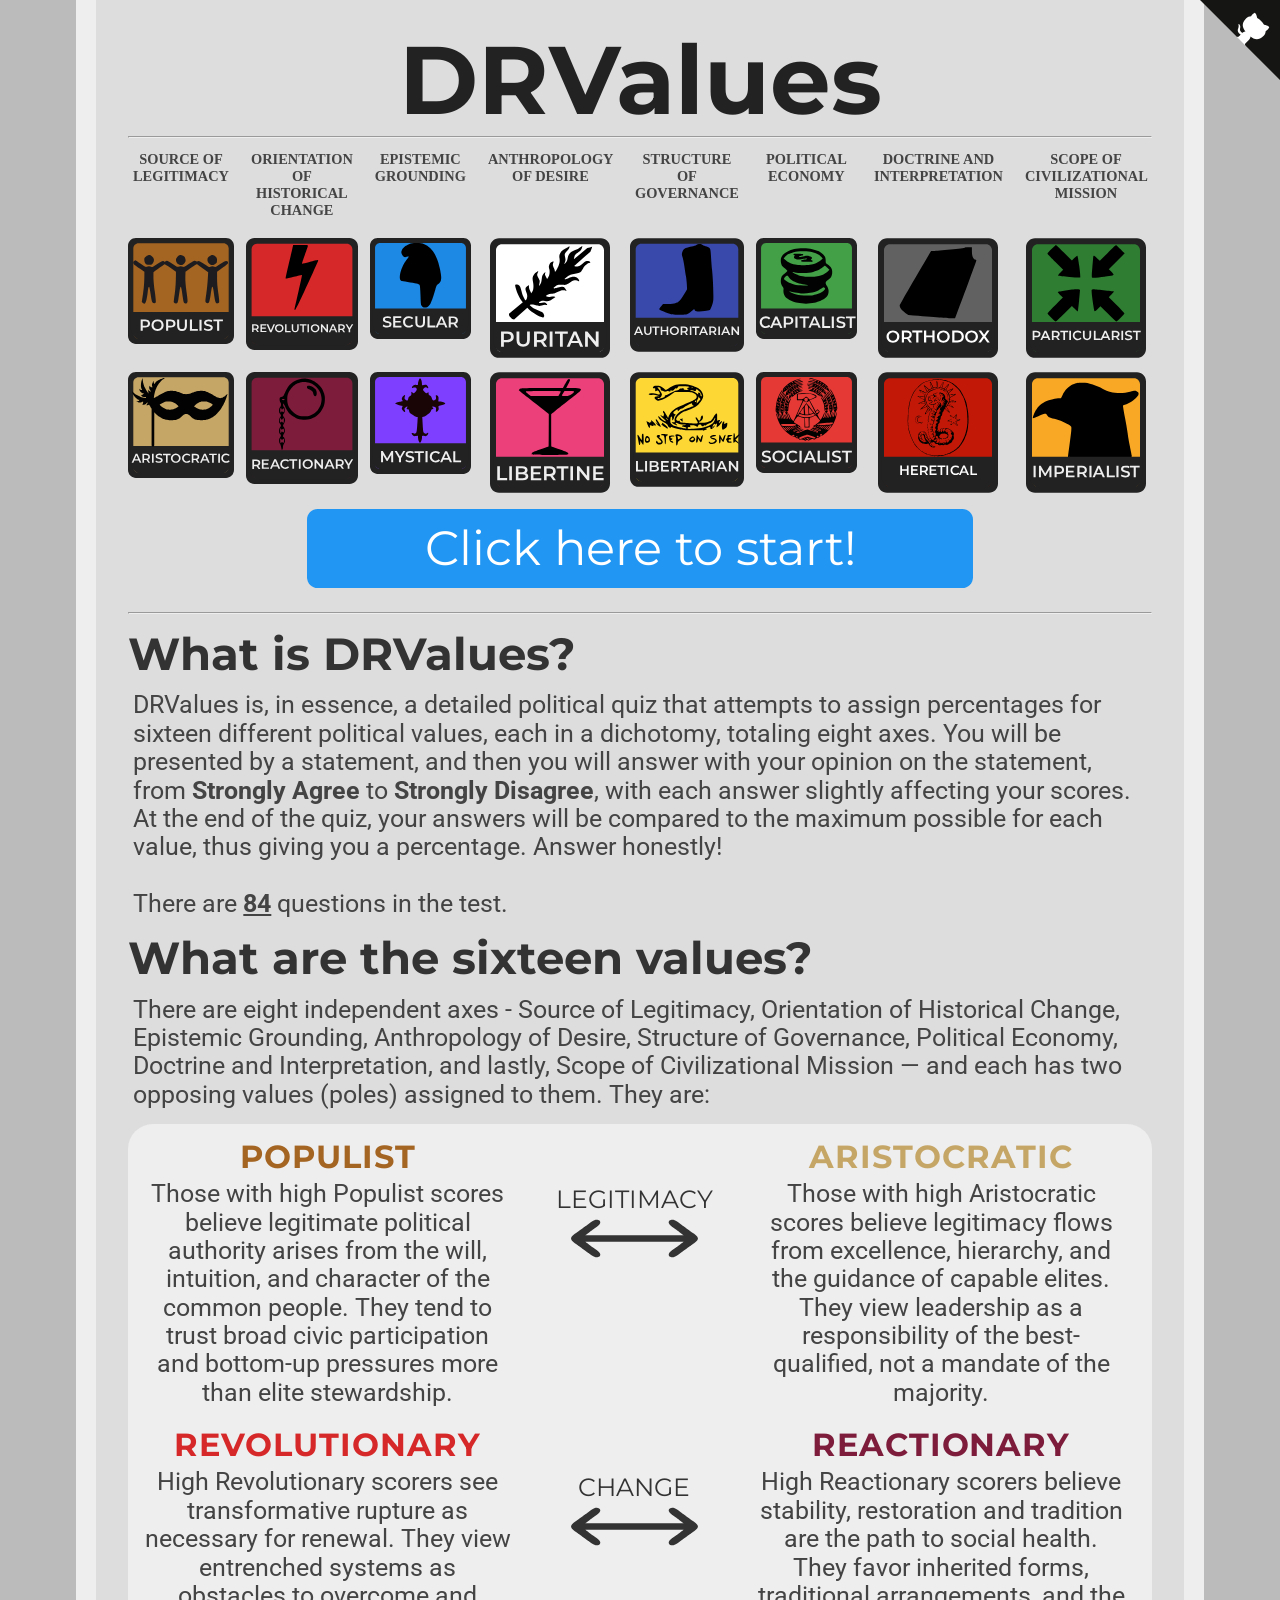
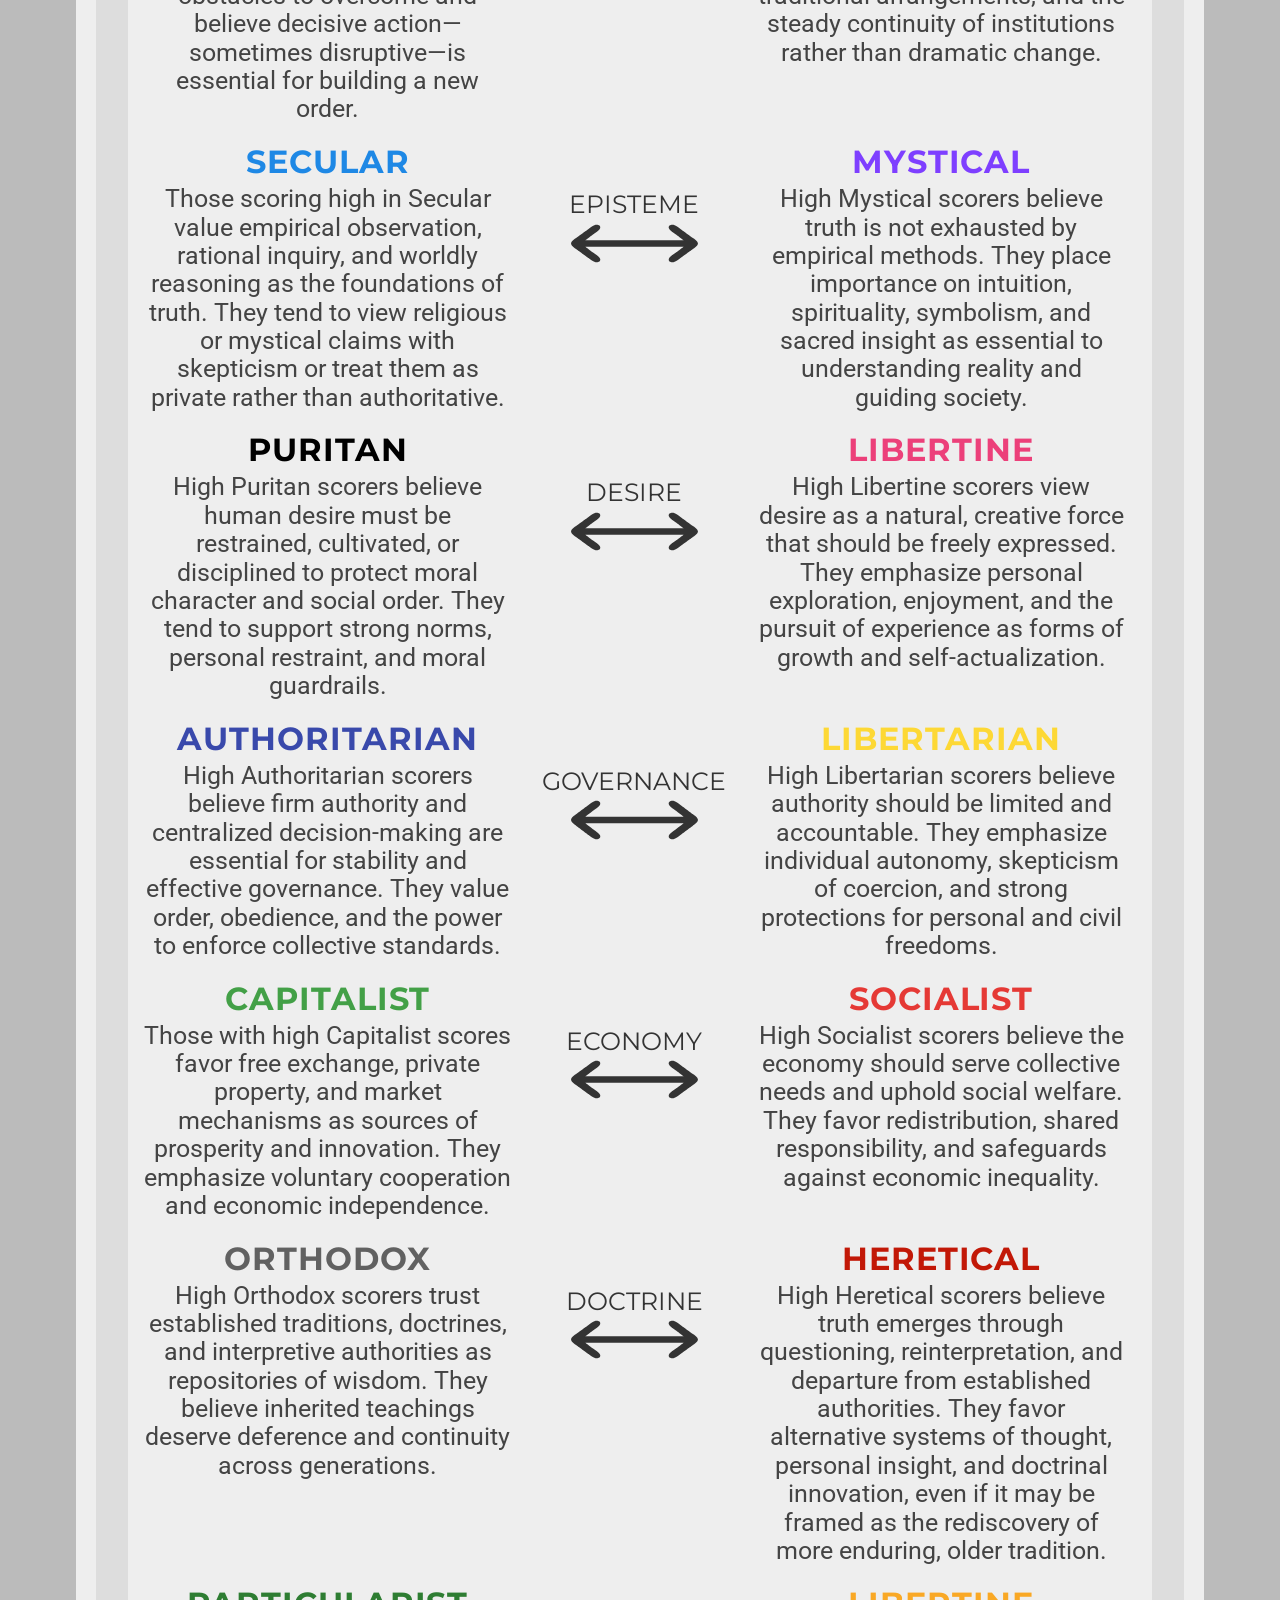
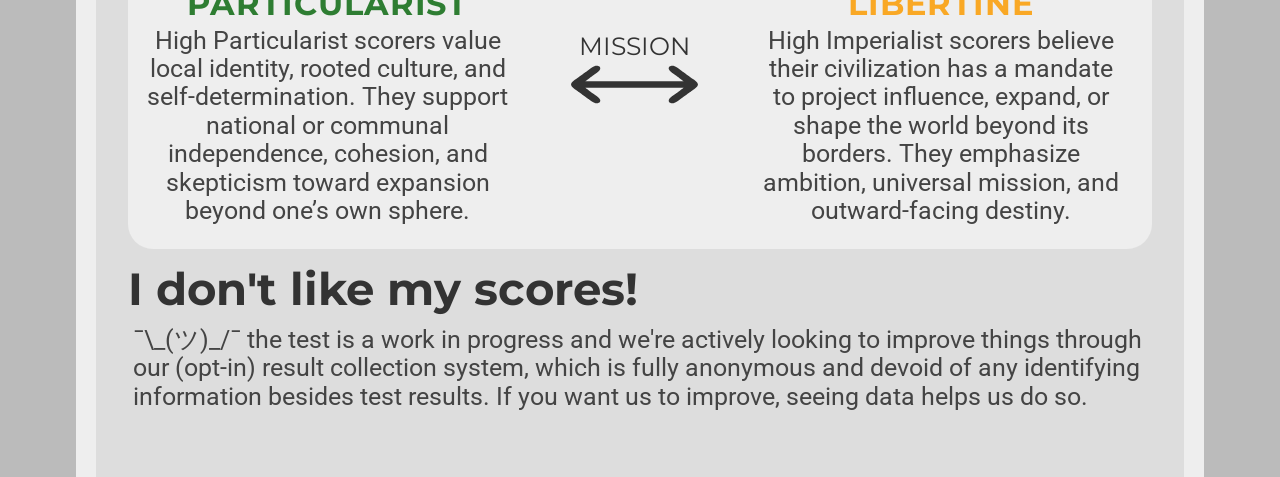
==== index.html @ a47d0479 "init" ====
<head>
<link href="https://fonts.googleapis.com/css?family=Montserrat:300,400,700|Roboto:400,700" rel="stylesheet">
<link href='style.css' rel='stylesheet' type='text/css'>
<title>DRValues</title>
<link rel="icon" type="x-icon" href="icon.png">
<link rel="shortcut icon" type="x-icon" href="icon.png">
<meta charset="utf-8">
</head>
<body>
<a href="https://github.com/8values/8values.github.io" class="github-corner" aria-label="View source on Github"><svg width="80" height="80" viewBox="0 0 250 250" style="fill:#151513; color:#fff; position: absolute; top: 0; border: 0; right: 0;" aria-hidden="true"><path d="M0,0 L115,115 L130,115 L142,142 L250,250 L250,0 Z"></path><path d="M128.3,109.0 C113.8,99.7 119.0,89.6 119.0,89.6 C122.0,82.7 120.5,78.6 120.5,78.6 C119.2,72.0 123.4,76.3 123.4,76.3 C127.3,80.9 125.5,87.3 125.5,87.3 C122.9,97.6 130.6,101.9 134.4,103.2" fill="currentColor" style="transform-origin: 130px 106px;" class="octo-arm"></path><path d="M115.0,115.0 C114.9,115.1 118.7,116.5 119.8,115.4 L133.7,101.6 C136.9,99.2 139.9,98.4 142.2,98.6 C133.8,88.0 127.5,74.4 143.8,58.0 C148.5,53.4 154.0,51.2 159.7,51.0 C160.3,49.4 163.2,43.6 171.4,40.1 C171.4,40.1 176.1,42.5 178.8,56.2 C183.1,58.6 187.2,61.8 190.9,65.4 C194.5,69.0 197.7,73.2 200.1,77.6 C213.8,80.2 216.3,84.9 216.3,84.9 C212.7,93.1 206.9,96.0 205.4,96.6 C205.1,102.4 203.0,107.8 198.3,112.5 C181.9,128.9 168.3,122.5 157.7,114.1 C157.9,116.9 156.7,120.9 152.7,124.9 L141.0,136.5 C139.8,137.7 141.6,141.9 141.8,141.8 Z" fill="currentColor" class="octo-body"></path></svg></a><style>.github-corner:hover .octo-arm{animation:octocat-wave 560ms ease-in-out}@keyframes octocat-wave{0%,100%{transform:rotate(0)}20%,60%{transform:rotate(-25deg)}40%,80%{transform:rotate(10deg)}}@media (max-width:500px){.github-corner:hover .octo-arm{animation:none}.github-corner .octo-arm{animation:octocat-wave 560ms ease-in-out}}</style>
<h1>DRValues</h1>
<hr>
<div class="drvalues-grid">

    <!-- Axis Headers -->
    <div class="axis-header">SOURCE OF LEGITIMACY</div>
    <div class="axis-header">ORIENTATION OF HISTORICAL CHANGE</div>
    <div class="axis-header">EPISTEMIC GROUNDING</div>
    <div class="axis-header">ANTHROPOLOGY OF DESIRE</div>
    <div class="axis-header">STRUCTURE OF GOVERNANCE</div>
    <div class="axis-header">POLITICAL ECONOMY</div>
    <div class="axis-header">DOCTRINE AND INTERPRETATION</div>
    <div class="axis-header">SCOPE OF CIVILIZATIONAL MISSION</div>

    <!-- Icons: Row 1 -->
    <a href="#anchor"><img src="value_images/populist.svg" class="axis-icon"></a>
    <a href="#anchor"><img src="value_images/revolutionary.svg" class="axis-icon"></a>
    <a href="#anchor"><img src="value_images/secular.svg" class="axis-icon"></a>
    <a href="#anchor"><img src="value_images/puritan.svg" class="axis-icon"></a>
    <a href="#anchor"><img src="value_images/authoritarian.svg" class="axis-icon"></a>
    <a href="#anchor"><img src="value_images/capitalist.svg" class="axis-icon"></a>
    <a href="#anchor"><img src="value_images/orthodox.svg" class="axis-icon"></a>
    <a href="#anchor"><img src="value_images/particularist.svg" class="axis-icon"></a>

    <!-- Icons: Row 2 -->
    <a href="#anchor"><img src="value_images/aristocratic.svg" class="axis-icon"></a>
    <a href="#anchor"><img src="value_images/reactionary.svg" class="axis-icon"></a>
    <a href="#anchor"><img src="value_images/mystical.svg" class="axis-icon"></a>
    <a href="#anchor"><img src="value_images/libertine.svg" class="axis-icon"></a>
    <a href="#anchor"><img src="value_images/libertarian.svg" class="axis-icon"></a>
    <a href="#anchor"><img src="value_images/socialist.svg" class="axis-icon"></a>
    <a href="#anchor"><img src="value_images/heretical.svg" class="axis-icon"></a>
    <a href="#anchor"><img src="value_images/imperialist.svg" class="axis-icon"></a>

</div>
<br>
<button class="button" onclick="location.href='instructions.html';" style="font-size:36pt;">Click here to start!</button>
<br><hr>
<h2>What is DRValues?</h2>
    <p>DRValues is, in essence, a detailed political quiz that attempts to assign percentages for sixteen different political values, each in a dichotomy, totaling eight axes. You will be presented by a statement, and then you will answer with your opinion on the statement, from <b>Strongly Agree</b> to <b>Strongly Disagree</b>, with each answer slightly affecting your scores. At the end of the quiz, your answers will be compared to the maximum possible for each value, thus giving you a percentage. Answer honestly!<br /><br />
    There are <b><u><span id="numOfQuestions"></span></u></b> questions in the test.</p>

<h2><a id="anchor">What are the sixteen values?</a></h2>
    <p>There are eight independent axes - Source of Legitimacy, Orientation of Historical Change, Epistemic Grounding, Anthropology of Desire, Structure of Governance, Political Economy, Doctrine and Interpretation, and lastly, Scope of Civilizational Mission — and each has two opposing values (poles) assigned to them. They are:</p>
    <div class="explanation_bg">
        <div class="spacer">
            <div class="explanation_blurb_left">
                <p class="value"><b style="color:#A46422;">POPULIST</b></p>
                <p class="blurb-text">
                    Those with high Populist scores believe legitimate political authority arises from the will, intuition, and character of the common people. They tend to trust broad civic participation and bottom-up pressures more than elite stewardship.
                </p>
            </div>
            <div class="explanation_axis">
                <p class="axis_name">LEGITIMACY</p>
                <img class="arrow" src="double_arrow.svg"></img>
            </div>
            <div class="explanation_blurb_right">
                <p class="value"><b style="color:#C6A667;">ARISTOCRATIC</b></p>
                <p class="blurb-text">
                    Those with high Aristocratic scores believe legitimacy flows from excellence, hierarchy, and the guidance of capable elites. They view leadership as a responsibility of the best-qualified, not a mandate of the majority.
            </div>
        </div>
        <div class="spacer">
            <div class="explanation_blurb_left">
                <p class="value"><b style="color:#D62828;">REVOLUTIONARY</b></p>
                <p class="blurb-text">
                     High Revolutionary scorers see transformative rupture as necessary for renewal. They view entrenched systems as obstacles to overcome and believe decisive action—sometimes disruptive—is essential for building a new order.
                </p>
            </div>
            <div class="explanation_axis">
                <p class="axis_name">CHANGE</p>
                <img class="arrow" src="double_arrow.svg"></img>
            </div>
            <div class="explanation_blurb_right">
                <p class="value"><b style="color:#7d1c3b;">REACTIONARY</b></p>
                <p class="blurb-text">
                    High Reactionary scorers believe stability, restoration and tradition are the path to social health. They favor inherited forms, traditional arrangements, and the steady continuity of institutions rather than dramatic change.
                </p>
            </div>
        </div>
        <div class="spacer">
            <div class="explanation_blurb_left">
                <p class="value"><b style="color:#1E88E5;">SECULAR</b></p>
                <p class="blurb-text">
                    Those scoring high in Secular value empirical observation, rational inquiry, and worldly reasoning as the foundations of truth. They tend to view religious or mystical claims with skepticism or treat them as private rather than authoritative.
                </p>
            </div>
            <div class="explanation_axis">
                <p class="axis_name">EPISTEME</p>
                <img class="arrow" src="double_arrow.svg"></img>
            </div>
            <div class="explanation_blurb_right">
                <p class="value"><b style="color:#7E3FFF;">MYSTICAL</b></p>
                <p class="blurb-text">
                    High Mystical scorers believe truth is not exhausted by empirical methods. They place importance on intuition, spirituality, symbolism, and sacred insight as essential to understanding reality and guiding society.
                </p>
            </div>
        </div>
        <div class="spacer">
            <div class="explanation_blurb_left">
                <p class="value"><b style="color:#000000;">PURITAN</b></p>
                <p class="blurb-text">
                    High Puritan scorers believe human desire must be restrained, cultivated, or disciplined to protect moral character and social order. They tend to support strong norms, personal restraint, and moral guardrails.
                </p>
            </div>
            <div class="explanation_axis">
                <p class="axis_name">DESIRE</p>
                <img class="arrow" src="double_arrow.svg"></img>
            </div>
            <div class="explanation_blurb_right">
                <p class="value"><b style="color:#EC407A;">LIBERTINE</b></p>
                <p class="blurb-text">
                    High Libertine scorers view desire as a natural, creative force that should be freely expressed. They emphasize personal exploration, enjoyment, and the pursuit of experience as forms of growth and self-actualization.
                </p>
            </div>
        </div>
        <div class="spacer">
            <div class="explanation_blurb_left">
                <p class="value"><b style="color:#3949AB;">AUTHORITARIAN</b></p>
                <p class="blurb-text">
                    High Authoritarian scorers believe firm authority and centralized decision-making are essential for stability and effective governance. They value order, obedience, and the power to enforce collective standards.
                </p>
            </div>
            <div class="explanation_axis">
                <p class="axis_name">GOVERNANCE</p>
                <img class="arrow" src="double_arrow.svg"></img>
            </div>
            <div class="explanation_blurb_right">
                <p class="value"><b style="color:#FDD835;">LIBERTARIAN</b></p>
                <p class="blurb-text">
                    High Libertarian scorers believe authority should be limited and accountable. They emphasize individual autonomy, skepticism of coercion, and strong protections for personal and civil freedoms.
                </p>
            </div>
        </div>
        <div class="spacer">
            <div class="explanation_blurb_left">
                <p class="value"><b style="color:#43A047;">CAPITALIST</b></p>
                <p class="blurb-text">
                    Those with high Capitalist scores favor free exchange, private property, and market mechanisms as sources of prosperity and innovation. They emphasize voluntary cooperation and economic independence.
                </p>
            </div>
            <div class="explanation_axis">
                <p class="axis_name">ECONOMY</p>
                <img class="arrow" src="double_arrow.svg"></img>
            </div>
            <div class="explanation_blurb_right">
                <p class="value"><b style="color:#E53935;">SOCIALIST</b></p>
                <p class="blurb-text">
                    High Socialist scorers believe the economy should serve collective needs and uphold social welfare. They favor redistribution, shared responsibility, and safeguards against economic inequality.
                </p>
            </div>
        </div>
        <div class="spacer">
            <div class="explanation_blurb_left">
                <p class="value"><b style="color:#616161;">ORTHODOX</b></p>
                <p class="blurb-text">
                    High Orthodox scorers trust established traditions, doctrines, and interpretive authorities as repositories of wisdom. They believe inherited teachings deserve deference and continuity across generations.
                </p>
            </div>
            <div class="explanation_axis">
                <p class="axis_name">DOCTRINE</p>
                <img class="arrow" src="double_arrow.svg"></img>
            </div>
            <div class="explanation_blurb_right">
                <p class="value"><b style="color:#C21807;">HERETICAL</b></p>
                <p class="blurb-text">
                    High Heretical scorers believe truth emerges through questioning, reinterpretation, and departure from established authorities. They favor alternative systems of thought, personal insight, and doctrinal innovation, even if it may be framed as the rediscovery of more enduring, older tradition.
                </p>
            </div>
        </div>
        <div class="spacer">
            <div class="explanation_blurb_left">
                <p class="value"><b style="color:#2E7D32;">PARTICULARIST</b></p>
                <p class="blurb-text">
                    High Particularist scorers value local identity, rooted culture, and self-determination. They support national or communal independence, cohesion, and skepticism toward expansion beyond one’s own sphere.
                </p>
            </div>
            <div class="explanation_axis">
                <p class="axis_name">MISSION</p>
                <img class="arrow" src="double_arrow.svg"></img>
            </div>
            <div class="explanation_blurb_right">
                <p class="value"><b style="color:#F9A825;">LIBERTINE</b></p>
                <p class="blurb-text">
                    High Imperialist scorers believe their civilization has a mandate to project influence, expand, or shape the world beyond its borders. They emphasize ambition, universal mission, and outward-facing destiny.
            </div>
        </div>
        <br/>
    </div>
<h2>I don't like my scores!</h2>
    <p>¯\_(ツ)_/¯ the test is a work in progress and we're actively looking to improve things through our (opt-in) result collection system, which is fully anonymous and devoid of any identifying information besides test results. If you want us to improve, seeing data helps us do so.<br/>
<br>
<!-- Website visit statistics - no personal information is collected! -->
<script type="text/javascript">
var sc_project=11325211;
var sc_invisible=1;
var sc_security="fd9f0659";
var scJsHost = (("https:" == document.location.protocol) ?
"https://secure." : "http://www.");
document.write("<sc"+"ript type='text/javascript' src='" +
scJsHost+
"statcounter.com/counter/counter.js'></"+"script>");
</script>
<noscript><div class="statcounter"><a title="web stats"
href="http://statcounter.com/" target="_blank"><img
class="statcounter"
src="//c.statcounter.com/11325211/0/fd9f0659/1/" alt="web
stats"></a></div></noscript>

<!-- This is the script for the page itself -->
<script type="application/javascript"src="questions.js"></script>
<script type="text/javascript">
    document.getElementById("numOfQuestions").innerHTML = questions.length;
</script>
</body>
---- style.css ----
html {
    background-color: #bbbbbb;
    padding: 0px;
    scroll-behavior: smooth;
}
body {
    width: 80%;
    min-height: calc(100vh - 4em);
    margin: 0 auto;
    padding: 2em;
    background-color: #dddddd;
    border-color: #eeeeee;
    border-left-style: solid;
    border-right-style: solid;
    border-width: 20px;
}
p {
    color: #444444;
    font-family: 'Roboto', sans-serif;
    font-size: 18.5pt;
    line-height: 1.15;
    margin: 4pt;
}

p.value {
    margin-top: 22px;
    margin-bottom: 22px;
    text-indent: -16pt;
    margin-left: 20pt;
    font-size: 24pt;
    line-height: 2.11666656px;
    letter-spacing: 0.03em;
    font-family: 'Montserrat';
}

p.axis_name {
    margin-top: 50px;
    color: #333333;
    font-size: 19pt;
    font-family: 'Montserrat';
}
p.question {
    margin: 16pt auto;
    color: #333333;
    font-family: 'Montserrat', sans-serif;
    font-weight: normal;
    width: 70%;
    min-width: 500pt;
    min-height: 144pt;
    background-color: #eeeeee;
    padding: 16pt;
    border-radius: 16pt;
    font-size: 36pt;
    display: flex;
    justify-content: center;
    align-items: center;
    text-align: center;

}
h1 {
    color: #222222;
    font-family: 'Montserrat', sans-serif;
    font-size: 72pt;
    text-align: center;
    line-height: 72pt;
    margin-top: 0pt;
    margin-bottom: 0pt;
}
h2 {
    color: #333333;
    font-family: 'Montserrat', sans-serif;
    font-size: 34pt;
    line-height: 36pt;
    margin-top: 12pt;
    margin-bottom: 10pt;
}
li {
    font-size: 16pt;
    text-indent: 16pt;
}
a {
    font-family: inherit;
}
div.center {
    background-color: #eeeeee;
    font-family: 'Montserrat', sans-serif;
    border-radius: 8pt;
    padding: 6pt;
    color: white;
    width: 50%;
    min-width: 488pt;
    text-align: center;
    text-decoration: none;
    display: block;
    font-size: 24pt;
    margin: auto;
}
img.quadcolumn {
    width: 23.75%;
    transition: transform .3s;
}
img.quadcolumn:hover {
    transform: scale(1.05);
  }
div.quadcolumn {
    width: 23.75%;
}
div.axis_name {
    color: #333333;
    font-size: 19pt;
    font-family: 'Montserrat';
    display: inline-block;
    padding-bottom: 8.65pt;
}
.spacer {
    display: flex;
}
.spacer > div{
    margin-top: 10px;
    display: inline-block;
    *display: inline; /* For IE7 */
    text-align: center;
}
.button {
    background-color: #2196f3;
    font-family: 'Montserrat', sans-serif;
    border: none;
    border-radius: 8pt;
    color: white;
    padding: 8pt;
    width: 50%;
    min-width: 500pt;
    text-align: center;
    text-decoration: none;
    display: block;
    font-size: 24pt;
    margin: -2px auto;
    cursor: pointer;
}
.button:hover, .button:focus { background: #1687e0; }
.stronglyAgree { background: #1b5e20; }
.stronglyAgree:hover, .stronglyAgree:focus { background: #154a19; }
.agree { background: #4caf50; }
.agree:hover, .agree:focus { background: #29942e; }
.neutral { background: #949494; }
.neutral:hover, .neutral:focus { background: #656565; }
.disagree { background: #f44336; }
.disagree:hover, .disagree:focus { background: #d6271a; }
.stronglyDisagree { background: #b71c1c; }
.stronglyDisagree:hover, .stronglyDisagree:focus { background: #a00e0e; }

.small_button, .small_button_off {
    background-color: #333;
    font-family: 'Montserrat', sans-serif;
    border: none;
    border-radius: 8pt;
    color: white;
    padding: 8pt;
    width: 10%;
    min-width: 100pt;
    text-align: center;
    text-decoration: none;
    display: block;
    font-size: 18pt;
    margin: -2px auto;
    cursor: pointer;
}

.small_button:hover, .small_button:focus {
    background: #222;
}

.small_button_off {
    background-color: #ddd;
    color: #888;
    border: 2px solid #888;
    cursor: not-allowed;
    margin: -4px auto;
}
.arrow {
    width: 60%;
    height: auto;
}
div.explanation_blurb_left {
    vertical-align: top;
    width: 37%;
    margin-left: 1%;
    margin-right: 1%;
}
div.explanation_blurb_right {
    vertical-align: top;
    width: 37%;
    margin-left: 1%;
    margin-right: 1%;
}
div.explanation_axis {
    width: 20.9%;
    vertical-align: top;
}
div.axis {
    width: 100%;
    display: flex;
    align-items: center;
    justify-content: center;
}
div.bar {
    height: 36pt;
    line-height: 36pt;
    padding: 8pt;
    margin-top: 4pt;
    margin-bottom: 4pt;
    border-width: 4px;
    border-right-width: 1px;
    border-top-style: solid;
    border-bottom-style: solid;
    border-color: #222222;
    background-color: #eeeeee;
    width: 50%;
}
div.text-wrapper {
    font-family: 'Montserrat', sans-serif;
    font-size: 36pt;
    line-height: 36pt;
    color: #222222;
    display: inline-block;
}
/* GENERIC BAR STYLE */
div.bar {
    height: 36pt;
    line-height: 36pt;
    margin-top: 4pt;
    margin-bottom: 4pt;
    display: flex;
    justify-content: center;
    align-items: center
}

/* Divider line between left and right bar */
.bar-divider {
    width: 10px;
    background-color: #222 !important;
    display: inline-block;
    height: 77.5px;
}


.bar-text {
    font-family: Montserrat, sans-serif;
    font-size: 36px;
    color: #222222;
    padding-left: 8px;
    padding-right: 8px;
    line-height: 36pt;
}


/* ====== GRADIENTS FOR EACH AXIS ====== */

/* Source of Legitimacy */
div.bar.sol-left  { background: linear-gradient(to right, #A46422, #C07A35); }
div.bar.sol-right { background: linear-gradient(to left, #C6A667, #B99952); }

/* Orientation of Historical Change */
div.bar.ohc-left  { background: linear-gradient(to right, #D62828, #B72020); }
div.bar.ohc-right { background: linear-gradient(to left, #5A1A1A, #6D2020); }

/* Epistemic Grounding */
div.bar.epg-left  { background: linear-gradient(to right, #1E88E5, #2B9AF0); }
div.bar.epg-right { background: linear-gradient(to left, #7E3FFF, #6C2AE0); }

/* Anthropology of Desire */
div.bar.atd-left  { background: linear-gradient(to right, #dddddd, #ffffff); }
div.bar.atd-right { background: linear-gradient(to left, #EC407A, #D8346B); }

/* Structure of Governance */
div.bar.sog-left  { background: linear-gradient(to right, #3949AB, #4857C2); }
div.bar.sog-right { background: linear-gradient(to left, #FDD835, #E6C630); }

/* Political Economy */
div.bar.poe-left  { background: linear-gradient(to right, #43A047, #55B556); }
div.bar.poe-right { background: linear-gradient(to left, #E53935, #CC2F2C); }

/* Doctrine & Interpretation */
div.bar.dai-left  { background: linear-gradient(to right, #616161, #777777); }
div.bar.dai-right { background: linear-gradient(to left, #C21807, #A91506); }

/* Civilizational Mission */
div.bar.civ-left  { background: linear-gradient(to right, #2E7D32, #3E8F42); }
div.bar.civ-right { background: linear-gradient(to left, #F9A825, #D79A20); }


span.weight-300 {
    font-weight: 300;
}
.explanation_bg {
    background-color: #eeeeee;
    border-radius: 25px;
    margin-top: 15px;
}
#banner {
    border-color: #444444;
    border-style: solid;
    border-width: 2px;
    border-radius: 8pt;
    display: block;
    margin: 8pt;
    margin-left: auto;
    margin-right: auto;
}
.drvalues-grid {
    display: grid;
    grid-template-columns: repeat(8, 1fr);   /* 8 columns, like 8values */
    grid-auto-rows: auto;
    gap: 12px;
    margin: 0 auto;
    max-width: 1200px;
    text-align: center;
}

.axis-header {
    font-weight: bold;
    font-size: 0.9rem;
    text-transform: uppercase;
    color: #444;
    padding: 5px;
}

.axis-icon {
    width: 100%;
    max-width: 120px;
    border-radius: 6px;
    transition: transform 0.15s ease;
}

.axis-icon:hover {
    transform: scale(1.06);
}
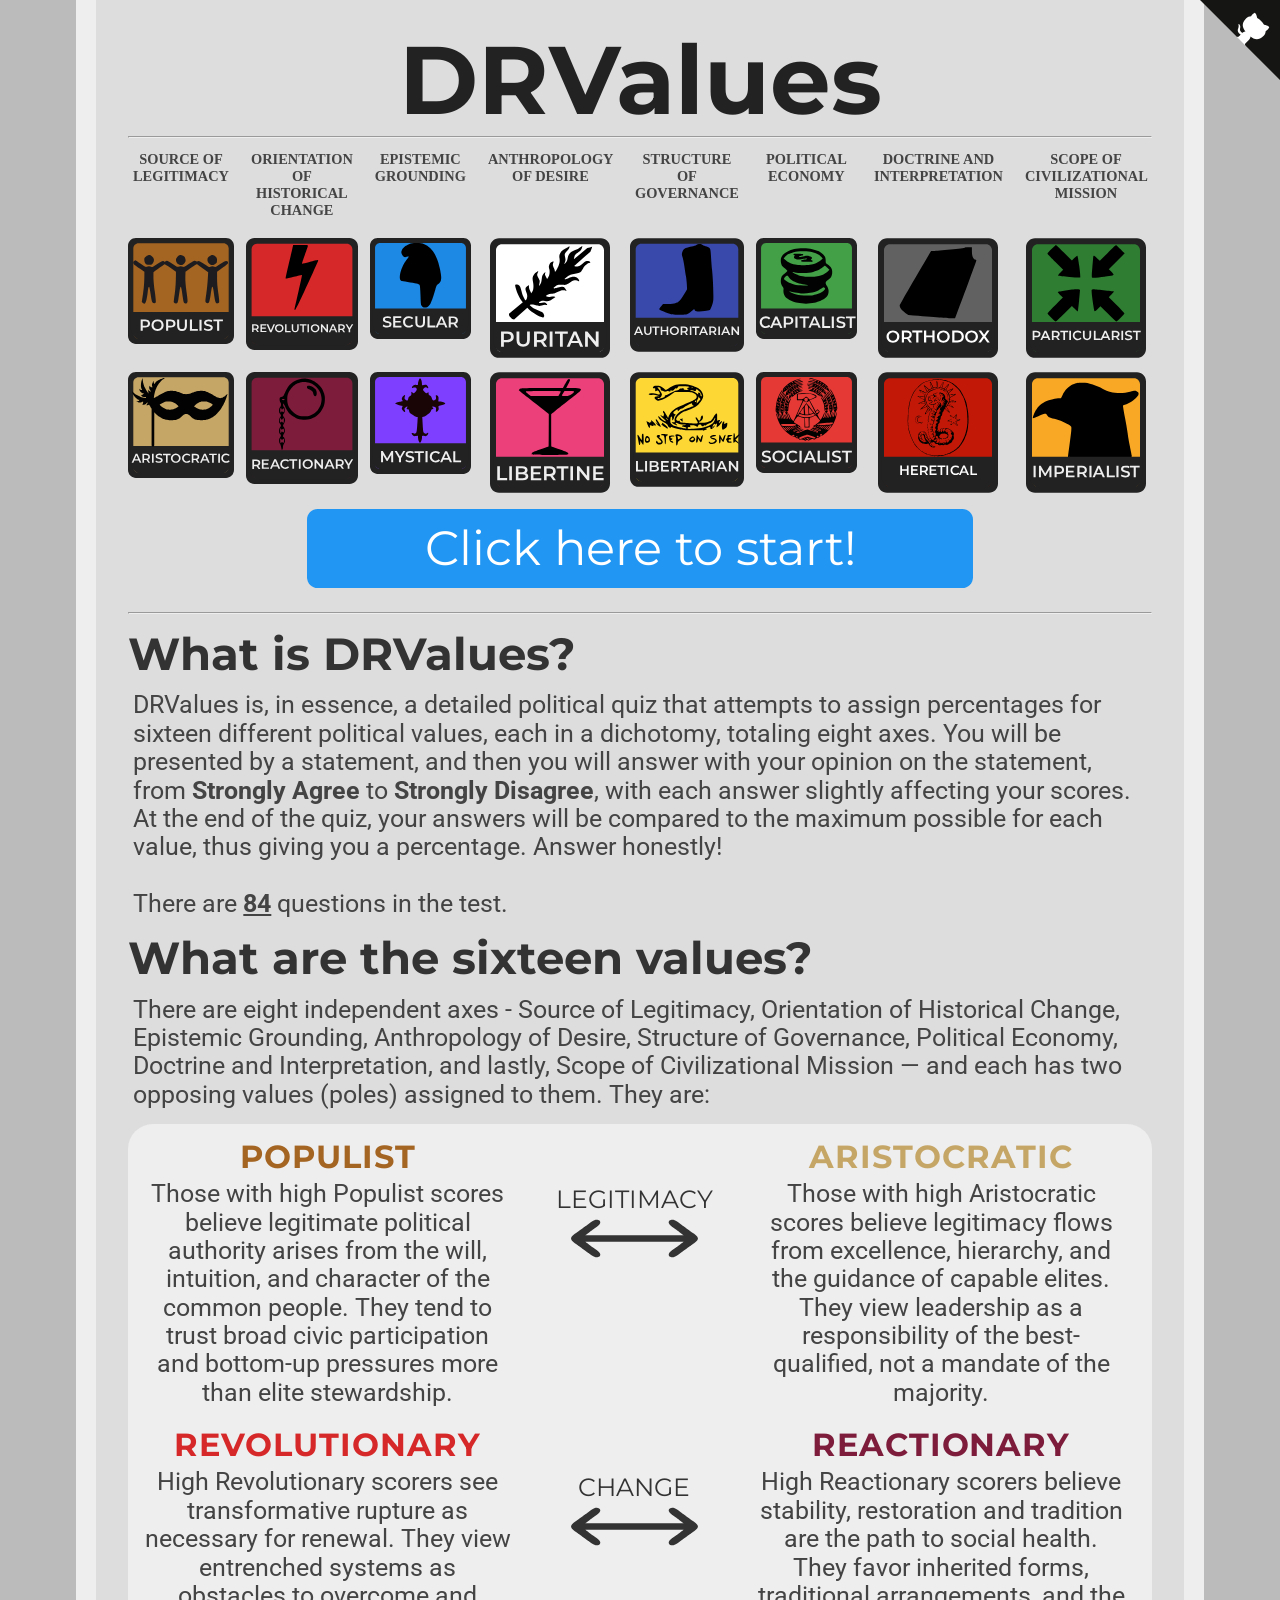
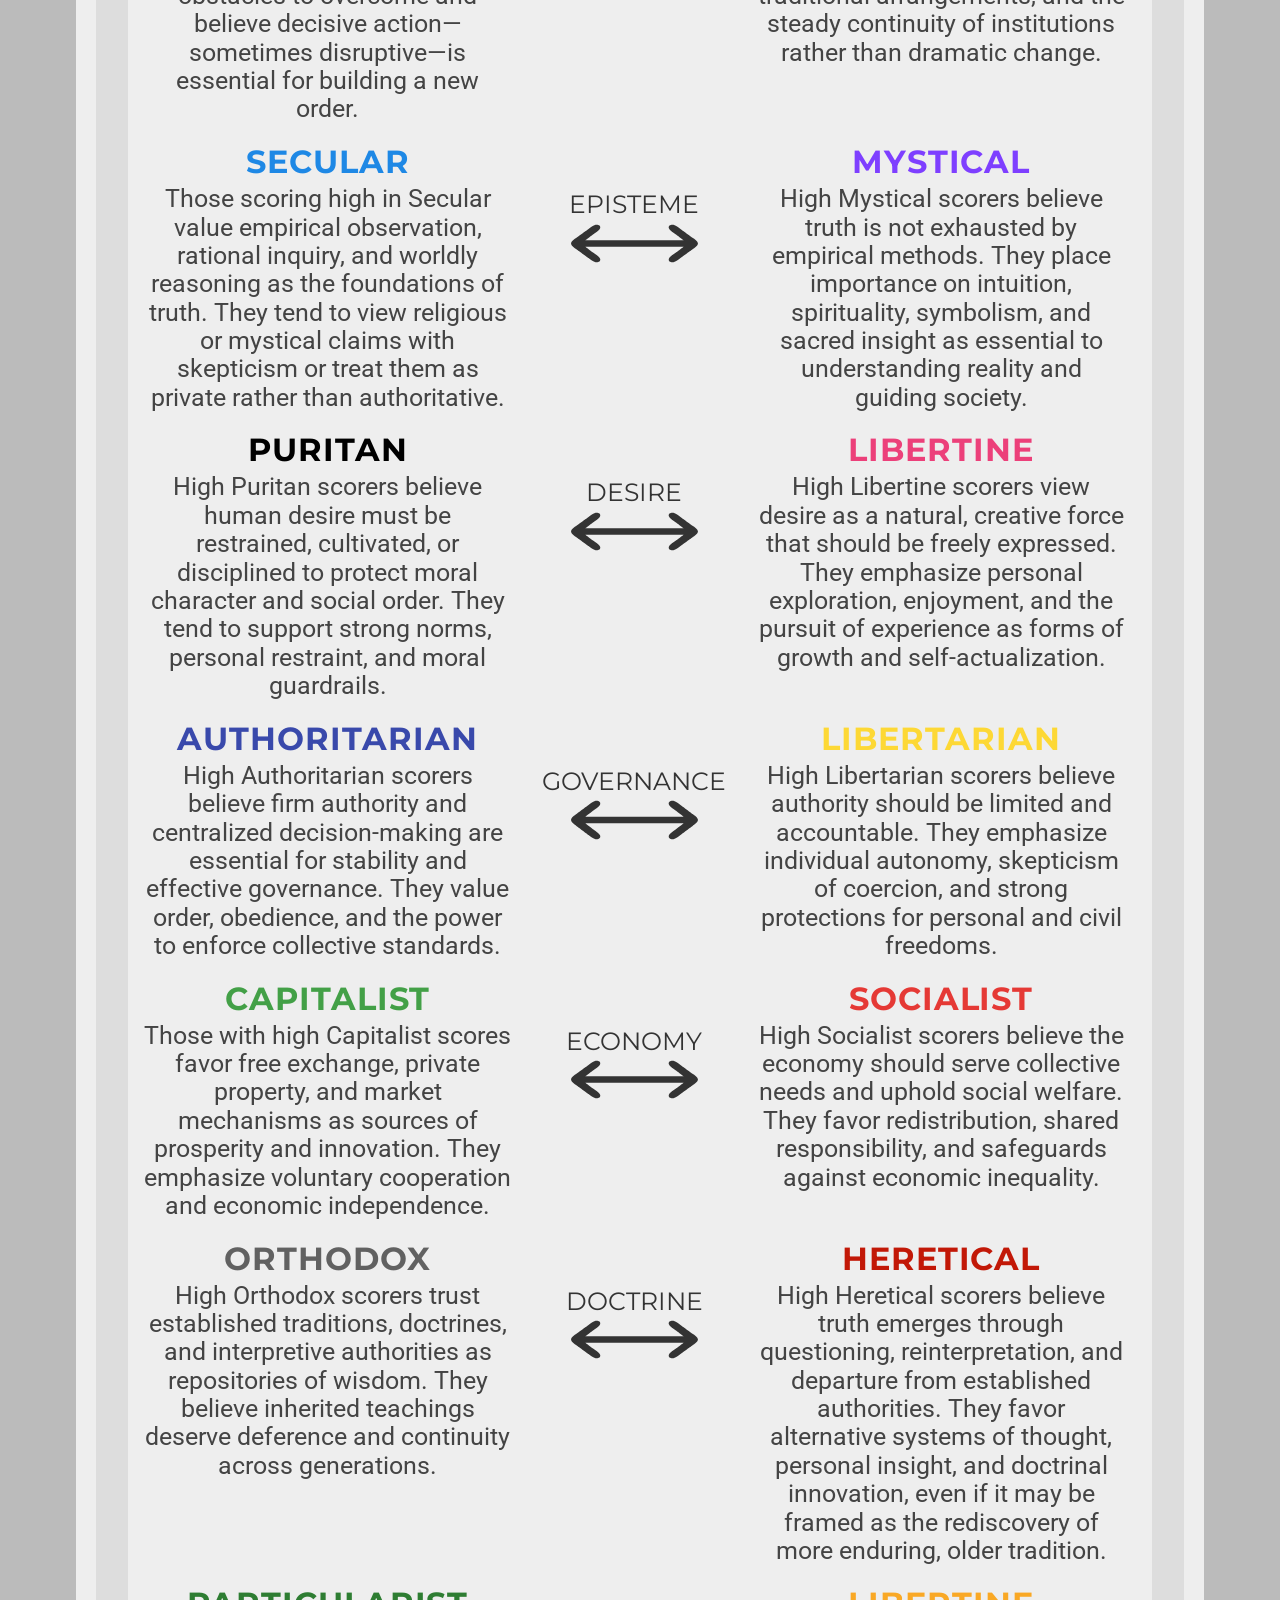
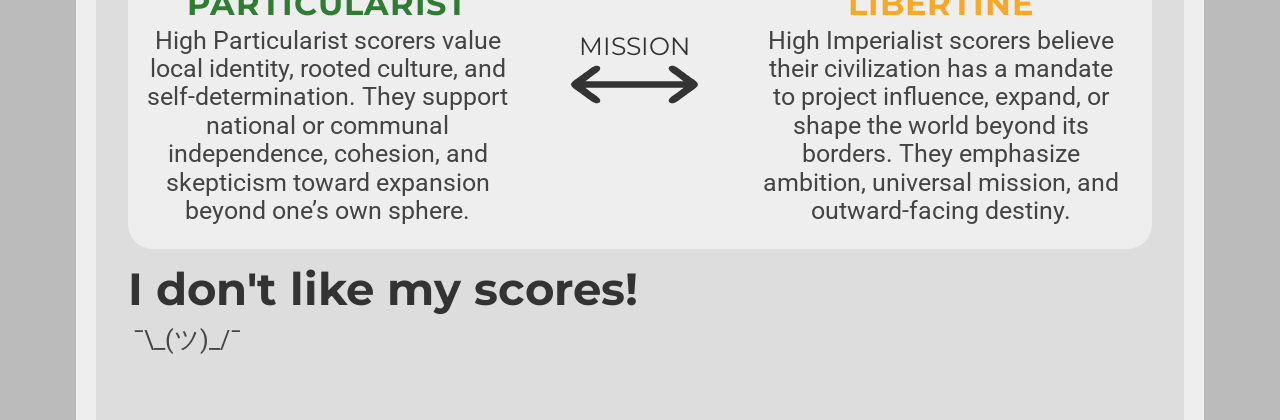
==== commit d6723ad8: "removed mentions of the data thing because i never implemented it" ====
--- a/index.html
+++ b/index.html
@@ -198,7 +198,7 @@
         <br/>
     </div>
 <h2>I don't like my scores!</h2>
-    <p>¯\_(ツ)_/¯ the test is a work in progress and we're actively looking to improve things through our (opt-in) result collection system, which is fully anonymous and devoid of any identifying information besides test results. If you want us to improve, seeing data helps us do so.<br/>
+    <p>¯\_(ツ)_/¯<br/>
 <br>
 <!-- Website visit statistics - no personal information is collected! -->
 <script type="text/javascript">
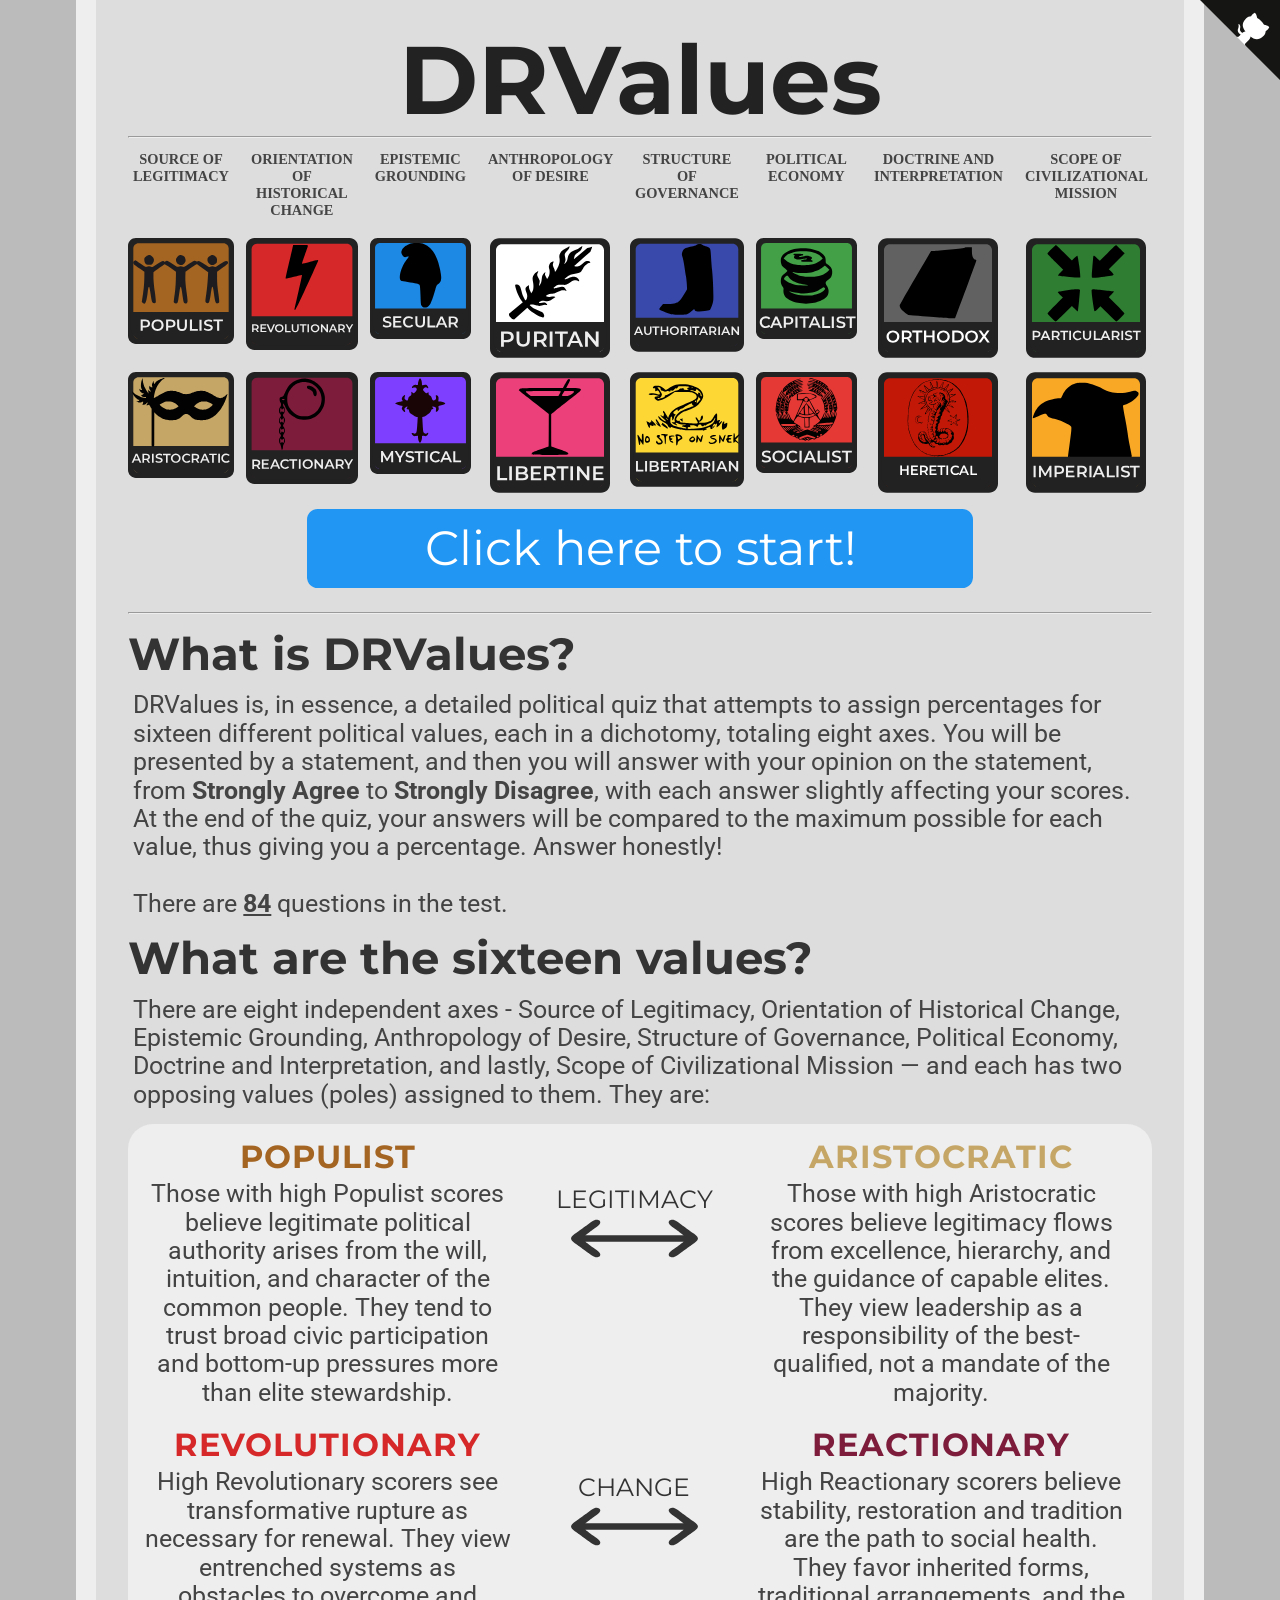
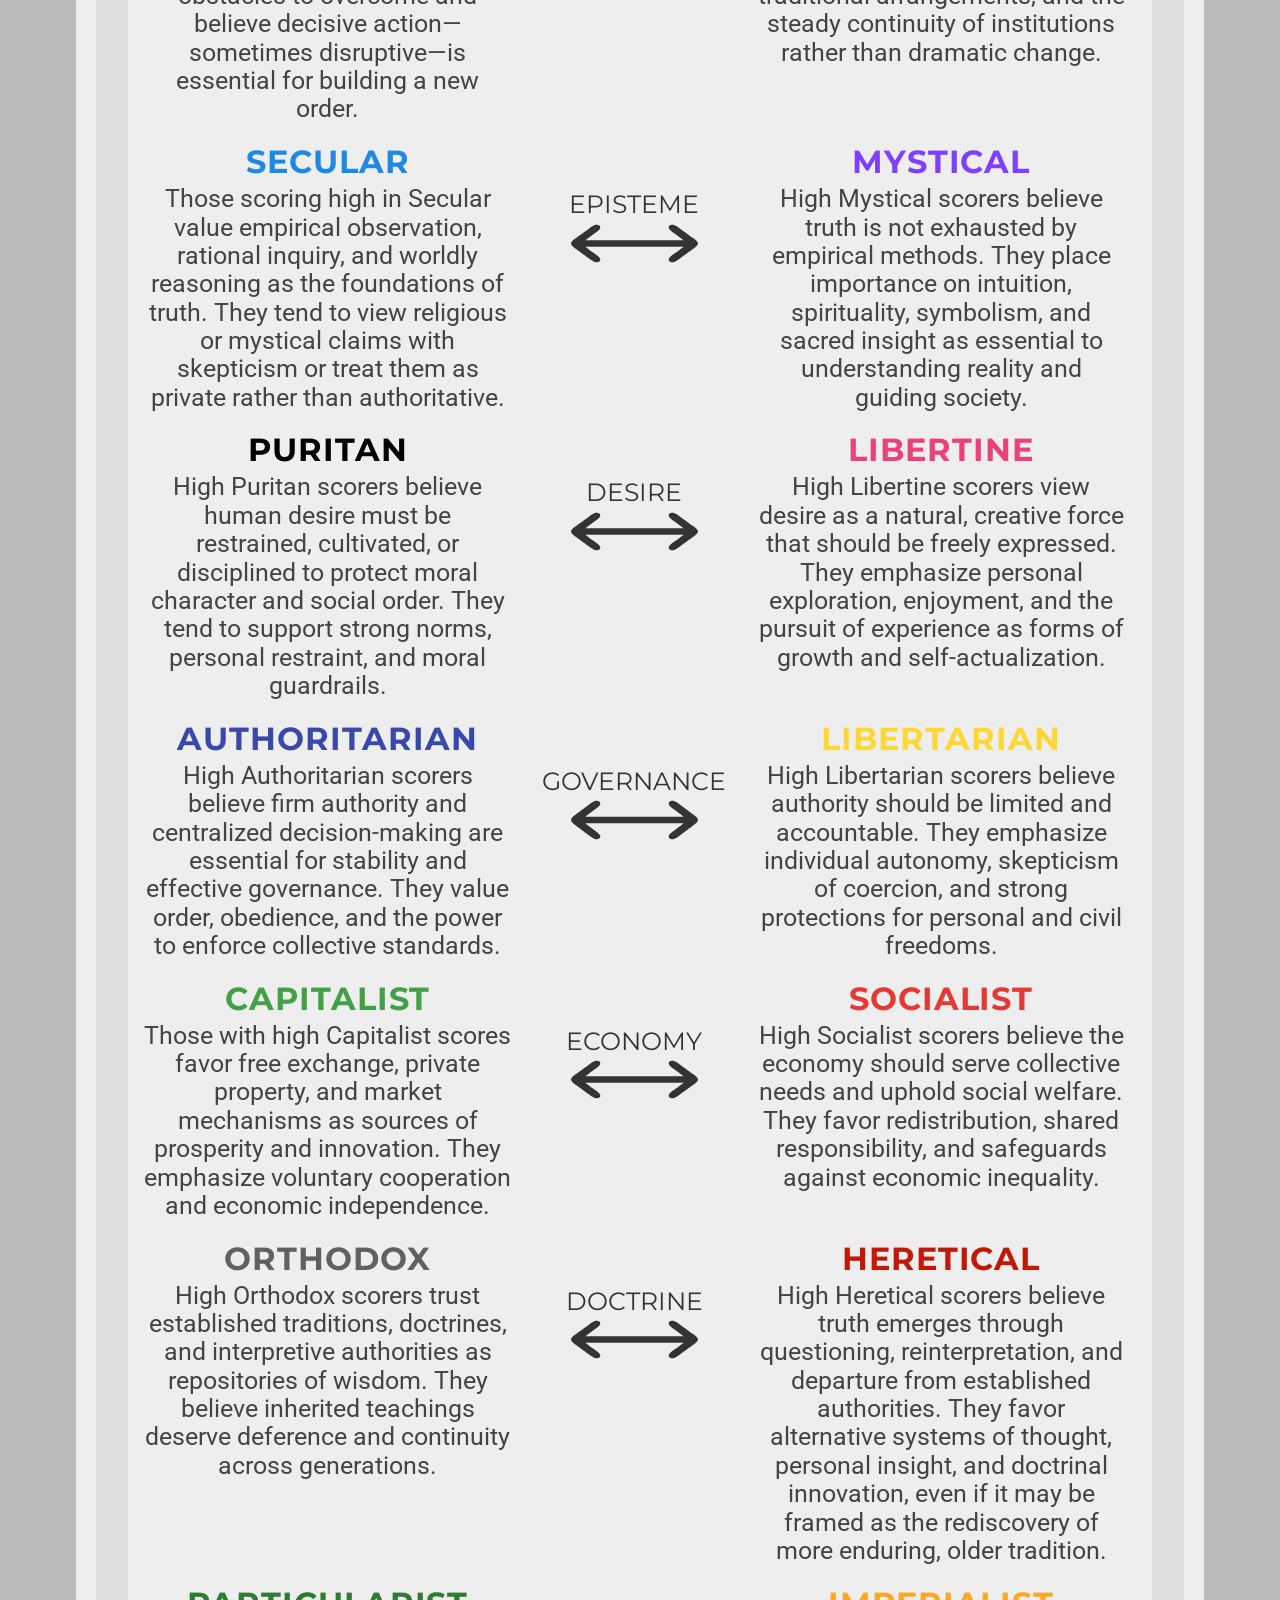
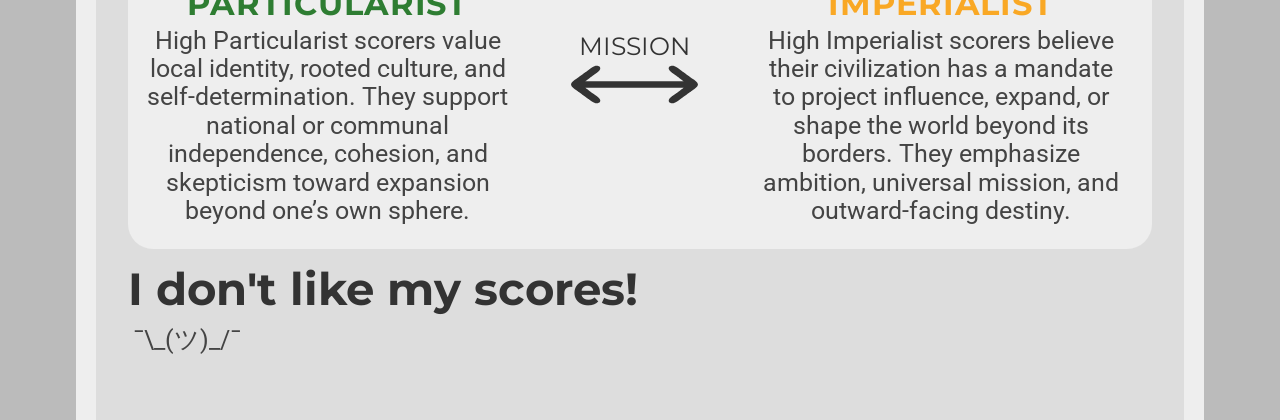
==== commit d26e60fb: "additional libertine → imperialist correction" ====
--- a/index.html
+++ b/index.html
@@ -7,7 +7,7 @@
 <meta charset="utf-8">
 </head>
 <body>
-<a href="https://github.com/8values/8values.github.io" class="github-corner" aria-label="View source on Github"><svg width="80" height="80" viewBox="0 0 250 250" style="fill:#151513; color:#fff; position: absolute; top: 0; border: 0; right: 0;" aria-hidden="true"><path d="M0,0 L115,115 L130,115 L142,142 L250,250 L250,0 Z"></path><path d="M128.3,109.0 C113.8,99.7 119.0,89.6 119.0,89.6 C122.0,82.7 120.5,78.6 120.5,78.6 C119.2,72.0 123.4,76.3 123.4,76.3 C127.3,80.9 125.5,87.3 125.5,87.3 C122.9,97.6 130.6,101.9 134.4,103.2" fill="currentColor" style="transform-origin: 130px 106px;" class="octo-arm"></path><path d="M115.0,115.0 C114.9,115.1 118.7,116.5 119.8,115.4 L133.7,101.6 C136.9,99.2 139.9,98.4 142.2,98.6 C133.8,88.0 127.5,74.4 143.8,58.0 C148.5,53.4 154.0,51.2 159.7,51.0 C160.3,49.4 163.2,43.6 171.4,40.1 C171.4,40.1 176.1,42.5 178.8,56.2 C183.1,58.6 187.2,61.8 190.9,65.4 C194.5,69.0 197.7,73.2 200.1,77.6 C213.8,80.2 216.3,84.9 216.3,84.9 C212.7,93.1 206.9,96.0 205.4,96.6 C205.1,102.4 203.0,107.8 198.3,112.5 C181.9,128.9 168.3,122.5 157.7,114.1 C157.9,116.9 156.7,120.9 152.7,124.9 L141.0,136.5 C139.8,137.7 141.6,141.9 141.8,141.8 Z" fill="currentColor" class="octo-body"></path></svg></a><style>.github-corner:hover .octo-arm{animation:octocat-wave 560ms ease-in-out}@keyframes octocat-wave{0%,100%{transform:rotate(0)}20%,60%{transform:rotate(-25deg)}40%,80%{transform:rotate(10deg)}}@media (max-width:500px){.github-corner:hover .octo-arm{animation:none}.github-corner .octo-arm{animation:octocat-wave 560ms ease-in-out}}</style>
+<a href="https://github.com/nevadaa/drvalues" class="github-corner" aria-label="View source on Github"><svg width="80" height="80" viewBox="0 0 250 250" style="fill:#151513; color:#fff; position: absolute; top: 0; border: 0; right: 0;" aria-hidden="true"><path d="M0,0 L115,115 L130,115 L142,142 L250,250 L250,0 Z"></path><path d="M128.3,109.0 C113.8,99.7 119.0,89.6 119.0,89.6 C122.0,82.7 120.5,78.6 120.5,78.6 C119.2,72.0 123.4,76.3 123.4,76.3 C127.3,80.9 125.5,87.3 125.5,87.3 C122.9,97.6 130.6,101.9 134.4,103.2" fill="currentColor" style="transform-origin: 130px 106px;" class="octo-arm"></path><path d="M115.0,115.0 C114.9,115.1 118.7,116.5 119.8,115.4 L133.7,101.6 C136.9,99.2 139.9,98.4 142.2,98.6 C133.8,88.0 127.5,74.4 143.8,58.0 C148.5,53.4 154.0,51.2 159.7,51.0 C160.3,49.4 163.2,43.6 171.4,40.1 C171.4,40.1 176.1,42.5 178.8,56.2 C183.1,58.6 187.2,61.8 190.9,65.4 C194.5,69.0 197.7,73.2 200.1,77.6 C213.8,80.2 216.3,84.9 216.3,84.9 C212.7,93.1 206.9,96.0 205.4,96.6 C205.1,102.4 203.0,107.8 198.3,112.5 C181.9,128.9 168.3,122.5 157.7,114.1 C157.9,116.9 156.7,120.9 152.7,124.9 L141.0,136.5 C139.8,137.7 141.6,141.9 141.8,141.8 Z" fill="currentColor" class="octo-body"></path></svg></a><style>.github-corner:hover .octo-arm{animation:octocat-wave 560ms ease-in-out}@keyframes octocat-wave{0%,100%{transform:rotate(0)}20%,60%{transform:rotate(-25deg)}40%,80%{transform:rotate(10deg)}}@media (max-width:500px){.github-corner:hover .octo-arm{animation:none}.github-corner .octo-arm{animation:octocat-wave 560ms ease-in-out}}</style>
 <h1>DRValues</h1>
 <hr>
 <div class="drvalues-grid">
@@ -190,7 +190,7 @@
                 <img class="arrow" src="double_arrow.svg"></img>
             </div>
             <div class="explanation_blurb_right">
-                <p class="value"><b style="color:#F9A825;">LIBERTINE</b></p>
+                <p class="value"><b style="color:#F9A825;">IMPERIALIST</b></p>
                 <p class="blurb-text">
                     High Imperialist scorers believe their civilization has a mandate to project influence, expand, or shape the world beyond its borders. They emphasize ambition, universal mission, and outward-facing destiny.
             </div>
